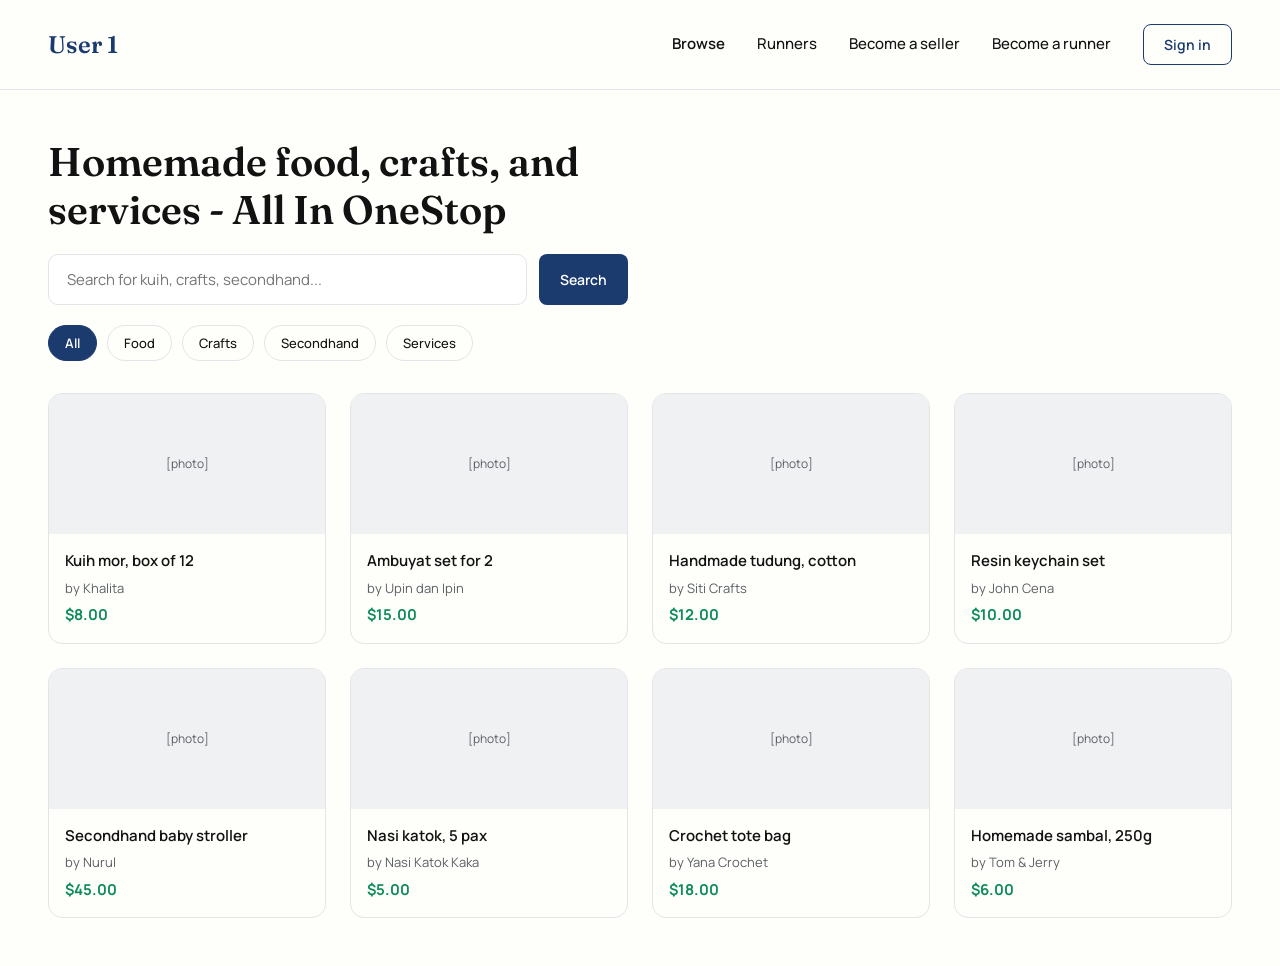
==== index.html @ 10206c54 "initial commit" ====
<!doctype html>
<html lang="en">
<head>
<meta charset="utf-8">
<meta name="viewport" content="width=device-width, initial-scale=1">
<title>User 1 — Browse</title>
<link rel="stylesheet" href="https://fonts.googleapis.com/css2?family=Fraunces:wght@500;600&family=Manrope:wght@400;500;600;700&display=swap">
<link rel="stylesheet" href="css/styles.css">
</head>
<body>

<header class="site-header">
  <span class="logo">User 1</span>
  <nav class="site-nav">
    <a href="index.html" class="active">Browse</a>
    <a href="runners.html">Runners</a>
    <a href="#">Become a seller</a>
    <a href="#">Become a runner</a>
    <button class="btn btn-outline">Sign in</button>
  </nav>
</header>

<section class="hero">
  <h1>Homemade food, crafts, and services - All In OneStop</h1>
  <form class="search-bar" onsubmit="return false;">
    <label for="search" class="sr-only">Search listings</label>
    <input id="search" type="text" placeholder="Search for kuih, crafts, secondhand...">
    <button type="submit" class="btn btn-primary">Search</button>
  </form>
  <div class="chips">
    <button class="chip active">All</button>
    <button class="chip">Food</button>
    <button class="chip">Crafts</button>
    <button class="chip">Secondhand</button>
    <button class="chip">Services</button>
  </div>
</section>

<section class="listing-grid">

  <a class="card" href="listing.html" data-category="food">
    <div class="card-image">[photo]</div>
    <div class="card-body">
      <span class="card-title">Kuih mor, box of 12</span>
      <span class="card-seller">by Khalita</span>
      <span class="card-price">$8.00</span>
    </div>
  </a>

  <a class="card" href="listing.html" data-category="food">
    <div class="card-image">[photo]</div>
    <div class="card-body">
      <span class="card-title">Ambuyat set for 2</span>
      <span class="card-seller">by Upin dan Ipin</span>
      <span class="card-price">$15.00</span>
    </div>
  </a>

  <a class="card" href="listing.html" data-category="crafts">
    <div class="card-image">[photo]</div>
    <div class="card-body">
      <span class="card-title">Handmade tudung, cotton</span>
      <span class="card-seller">by Siti Crafts</span>
      <span class="card-price">$12.00</span>
    </div>
  </a>

  <a class="card" href="listing.html" data-category="crafts">
    <div class="card-image">[photo]</div>
    <div class="card-body">
      <span class="card-title">Resin keychain set</span>
      <span class="card-seller">by John Cena</span>
      <span class="card-price">$10.00</span>
    </div>
  </a>

  <a class="card" href="listing.html" data-category="secondhand">
    <div class="card-image">[photo]</div>
    <div class="card-body">
      <span class="card-title">Secondhand baby stroller</span>
      <span class="card-seller">by Nurul</span>
      <span class="card-price">$45.00</span>
    </div>
  </a>

  <a class="card" href="listing.html" data-category="food">
    <div class="card-image">[photo]</div>
    <div class="card-body">
      <span class="card-title">Nasi katok, 5 pax</span>
      <span class="card-seller">by Nasi Katok Kaka</span>
      <span class="card-price">$5.00</span>
    </div>
  </a>

  <a class="card" href="listing.html" data-category="crafts">
    <div class="card-image">[photo]</div>
    <div class="card-body">
      <span class="card-title">Crochet tote bag</span>
      <span class="card-seller">by Yana Crochet</span>
      <span class="card-price">$18.00</span>
    </div>
  </a>

  <a class="card" href="listing.html" data-category="food">
    <div class="card-image">[photo]</div>
    <div class="card-body">
      <span class="card-title">Homemade sambal, 250g</span>
      <span class="card-seller">by Tom & Jerry</span>
      <span class="card-price">$6.00</span>
    </div>
  </a>

</section>

<script src="js/script.js"></script>
</body>
</html>
---- css/styles.css ----
/* Marketplace prototype — shared styles */

:root {
  --bg: #FEFEFA;
  --surface: #FEFEFA;
  --text: #121212;
  --text-secondary: #5B5F66;
  --accent: #1B3B6F;
  --accent-dark: #12284D;
  --border: #E2E4E8;
  --muted-bg: #F0F1F3;
  --success: #0E8C5B;
  --offline: #9AA0A6;
  --font-display: 'Fraunces', Georgia, serif;
  --font-body: 'Manrope', -apple-system, sans-serif;
}

* {
  box-sizing: border-box;
}

body {
  margin: 0;
  font-family: var(--font-body);
  background: var(--bg);
  color: var(--text);
  line-height: 1.5;
}

a {
  text-decoration: none;
  color: inherit;
}

.wrap {
  max-width: 1280px;
  margin: 0 auto;
}

/* Header */

.site-header {
  display: flex;
  align-items: center;
  justify-content: space-between;
  padding: 24px 48px;
  border-bottom: 1px solid var(--border);
}

.logo {
  font-family: var(--font-display);
  font-size: 24px;
  font-weight: 600;
  color: var(--accent);
}

.site-nav {
  display: flex;
  align-items: center;
  gap: 32px;
}

.site-nav a {
  font-size: 15px;
  font-weight: 500;
}

.site-nav a.active {
  font-weight: 600;
}

/* Buttons */

.btn {
  font-family: inherit;
  font-size: 14px;
  font-weight: 600;
  border-radius: 8px;
  padding: 10px 20px;
  cursor: pointer;
  border: 1px solid transparent;
  display: inline-flex;
  align-items: center;
  justify-content: center;
}

.btn-outline {
  background: transparent;
  border-color: var(--accent);
  color: var(--accent);
}

.btn-outline:hover {
  background: var(--muted-bg);
}

.btn-primary {
  background: var(--accent);
  color: #FFFFFF;
}

.btn-primary:hover {
  background: var(--accent-dark);
}

.btn-full {
  width: 100%;
  padding: 12px;
}

/* Hero / search */

.hero {
  padding: 48px 48px 32px;
  display: flex;
  flex-direction: column;
  gap: 20px;
}

.hero h1 {
  font-family: var(--font-display);
  font-size: 40px;
  font-weight: 600;
  margin: 0;
  max-width: 660px;
  line-height: 1.2;
}

.search-bar {
  display: flex;
  gap: 12px;
  max-width: 580px;
}

.search-bar input {
  flex: 1;
  padding: 14px 18px;
  border-radius: 10px;
  border: 1px solid var(--border);
  font-size: 15px;
  font-family: inherit;
}

.sr-only {
  position: absolute;
  width: 1px;
  height: 1px;
  overflow: hidden;
}

/* Chips */

.chips {
  display: flex;
  gap: 10px;
  flex-wrap: wrap;
}

.chip {
  font-family: inherit;
  padding: 8px 16px;
  border-radius: 999px;
  border: 1px solid var(--border);
  background: var(--surface);
  color: var(--text);
  font-size: 13px;
  font-weight: 500;
  cursor: pointer;
}

.chip.active {
  border-color: var(--accent);
  background: var(--accent);
  color: #FFFFFF;
  font-weight: 600;
}

/* Listing grid / cards */

.listing-grid {
  padding: 0 48px 48px;
  display: grid;
  grid-template-columns: repeat(auto-fill, minmax(260px, 1fr));
  gap: 24px;
}

.card {
  display: flex;
  flex-direction: column;
  background: var(--surface);
  border: 1px solid var(--border);
  border-radius: 14px;
  overflow: hidden;
}

.card-image {
  height: 140px;
  background: var(--muted-bg);
  display: flex;
  align-items: center;
  justify-content: center;
  color: var(--text-secondary);
  font-size: 12px;
}

.card-body {
  padding: 16px;
  display: flex;
  flex-direction: column;
  gap: 6px;
}

.card-title {
  font-size: 15px;
  font-weight: 600;
}

.card-seller {
  font-size: 13px;
  color: var(--text-secondary);
}

.card-price {
  font-size: 15px;
  font-weight: 700;
  color: var(--success);
}

/* Listing detail */

.back-link {
  padding: 20px 48px 0;
  font-size: 14px;
  color: var(--text-secondary);
  display: block;
}

.listing-layout {
  padding: 24px 48px 48px;
  display: flex;
  gap: 40px;
  flex-wrap: wrap;
}

.listing-main {
  flex: 1 1 480px;
  display: flex;
  flex-direction: column;
  gap: 18px;
}

.listing-image {
  height: 360px;
  background: var(--muted-bg);
  border-radius: 16px;
  display: flex;
  align-items: center;
  justify-content: center;
  color: var(--text-secondary);
  font-size: 13px;
}

.listing-title {
  font-family: var(--font-display);
  font-size: 32px;
  font-weight: 600;
  margin: 0;
}

.listing-price {
  font-size: 24px;
  font-weight: 700;
  color: var(--success);
}

.listing-description {
  font-size: 15px;
  color: #4A453C;
  line-height: 1.6;
  max-width: 560px;
  margin: 0;
}

.listing-meta {
  font-size: 13px;
  color: var(--text-secondary);
}

.sidebar {
  width: 360px;
  flex-shrink: 0;
  display: flex;
  flex-direction: column;
  gap: 20px;
}

.panel {
  border: 1px solid var(--border);
  border-radius: 14px;
  padding: 20px;
  background: var(--surface);
  display: flex;
  flex-direction: column;
  gap: 10px;
}

.panel-label {
  font-size: 13px;
  color: var(--text-secondary);
}

.seller-name {
  font-size: 17px;
  font-weight: 600;
}

.rating {
  font-size: 13px;
  color: var(--text-secondary);
}

.panel-link {
  font-size: 13px;
  font-weight: 600;
  color: var(--accent);
}

.panel-title {
  font-size: 15px;
  font-weight: 600;
}

.panel-note {
  font-size: 12px;
  color: var(--text-secondary);
  line-height: 1.5;
  margin: 0;
}

/* Runner directory */

.page-heading {
  padding: 32px 48px 0;
  display: flex;
  flex-direction: column;
  gap: 8px;
}

.page-heading h1 {
  font-family: var(--font-display);
  font-size: 32px;
  font-weight: 600;
  margin: 0;
}

.page-heading p {
  font-size: 14px;
  color: var(--text-secondary);
  margin: 0;
  max-width: 560px;
}

.filter-row {
  padding: 20px 48px 0;
  display: flex;
  gap: 10px;
}

.runner-grid {
  padding: 24px 48px 48px;
  display: grid;
  grid-template-columns: repeat(auto-fill, minmax(280px, 1fr));
  gap: 24px;
}

.runner-card {
  border: 1px solid var(--border);
  border-radius: 14px;
  padding: 20px;
  background: var(--surface);
  display: flex;
  flex-direction: column;
  gap: 10px;
}

.runner-top {
  display: flex;
  align-items: center;
  gap: 12px;
}

.runner-avatar {
  width: 48px;
  height: 48px;
  border-radius: 50%;
  background: var(--muted-bg);
  display: flex;
  align-items: center;
  justify-content: center;
  font-size: 13px;
  color: var(--text-secondary);
  flex-shrink: 0;
}

.runner-name {
  font-size: 15px;
  font-weight: 600;
}

.runner-rating {
  font-size: 12px;
  color: var(--text-secondary);
}

.status {
  display: inline-flex;
  align-items: center;
  gap: 6px;
  font-size: 12px;
  font-weight: 600;
}

.status.active {
  color: var(--success);
}

.status.offline {
  color: var(--text-secondary);
}

.status-dot {
  width: 8px;
  height: 8px;
  border-radius: 50%;
  display: inline-block;
}

.status.active .status-dot {
  background: var(--success);
}

.status.offline .status-dot {
  background: var(--offline);
}

.runner-coverage {
  font-size: 13px;
  color: #4A453C;
}

.runner-actions {
  display: flex;
  gap: 8px;
  margin-top: auto;
}

.runner-actions .btn {
  flex: 1;
  padding: 10px;
  font-size: 13px;
}

/* Prototype interactivity */

.empty-state {
  grid-column: 1 / -1;
  color: var(--text-secondary);
  font-size: 14px;
  padding: 24px 4px;
}

.confirm-note {
  font-size: 12px;
  color: var(--success);
  font-weight: 600;
  margin: 0;
  display: none;
}

.confirm-note.visible {
  display: block;
}
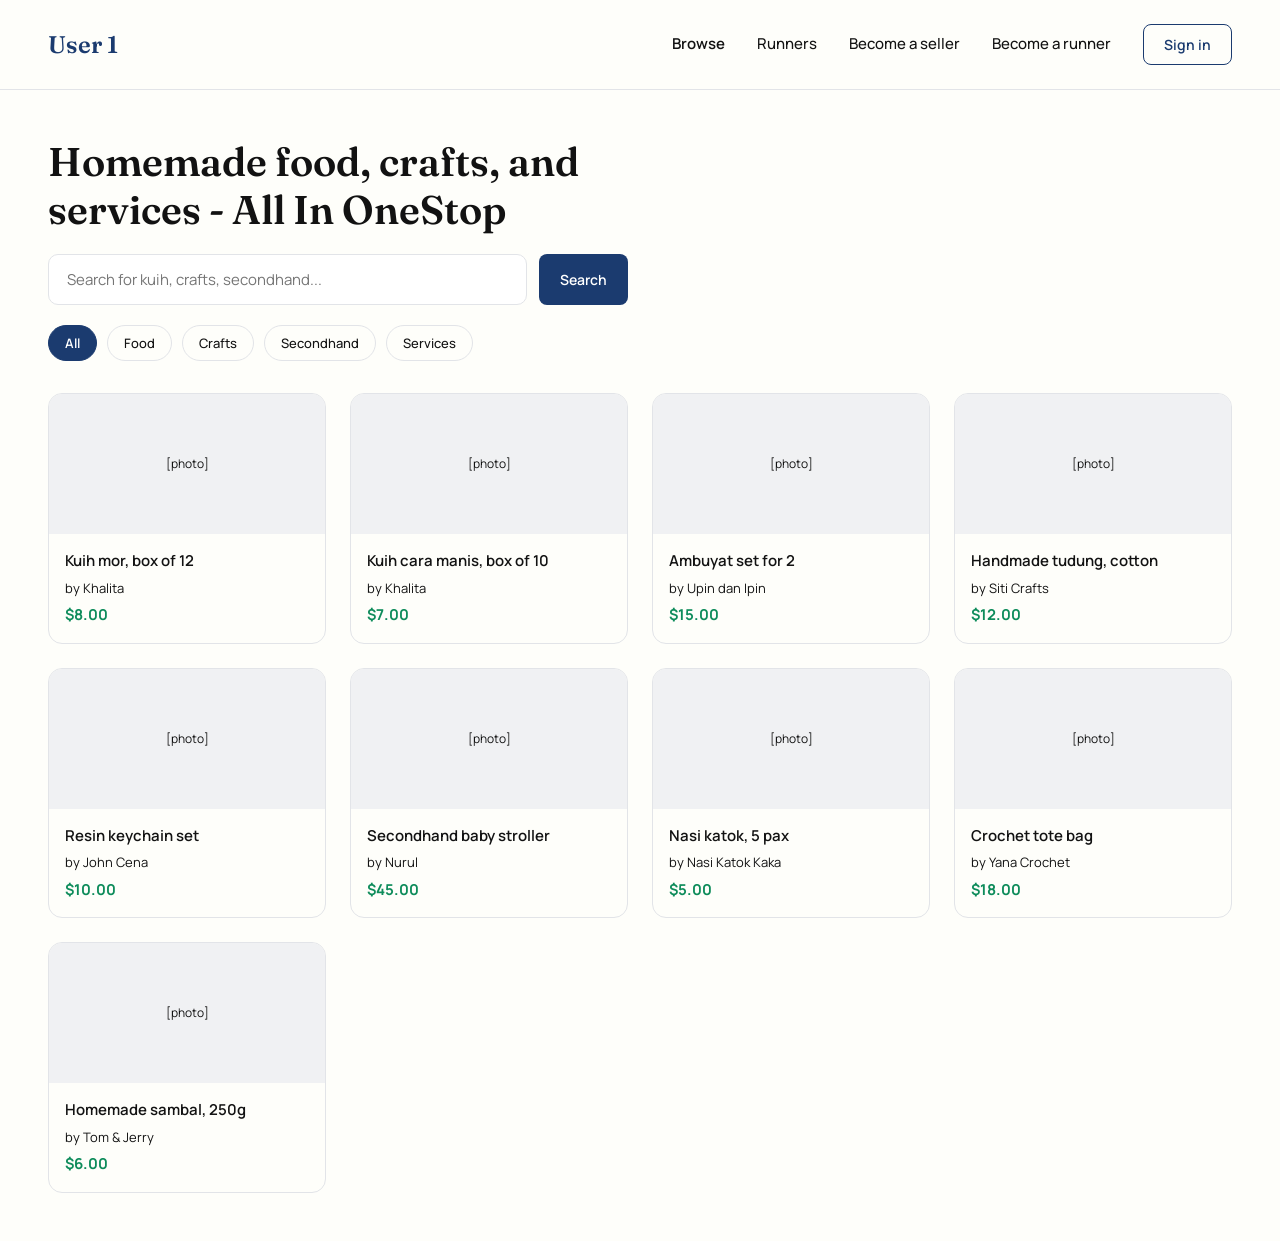
==== commit 4b0c60e7: "dynamic template per page to make it better for full prototype" ====
--- a/index.html
+++ b/index.html
@@ -36,82 +36,11 @@
   </div>
 </section>
 
-<section class="listing-grid">
-
-  <a class="card" href="listing.html" data-category="food">
-    <div class="card-image">[photo]</div>
-    <div class="card-body">
-      <span class="card-title">Kuih mor, box of 12</span>
-      <span class="card-seller">by Khalita</span>
-      <span class="card-price">$8.00</span>
-    </div>
-  </a>
-
-  <a class="card" href="listing.html" data-category="food">
-    <div class="card-image">[photo]</div>
-    <div class="card-body">
-      <span class="card-title">Ambuyat set for 2</span>
-      <span class="card-seller">by Upin dan Ipin</span>
-      <span class="card-price">$15.00</span>
-    </div>
-  </a>
-
-  <a class="card" href="listing.html" data-category="crafts">
-    <div class="card-image">[photo]</div>
-    <div class="card-body">
-      <span class="card-title">Handmade tudung, cotton</span>
-      <span class="card-seller">by Siti Crafts</span>
-      <span class="card-price">$12.00</span>
-    </div>
-  </a>
-
-  <a class="card" href="listing.html" data-category="crafts">
-    <div class="card-image">[photo]</div>
-    <div class="card-body">
-      <span class="card-title">Resin keychain set</span>
-      <span class="card-seller">by John Cena</span>
-      <span class="card-price">$10.00</span>
-    </div>
-  </a>
-
-  <a class="card" href="listing.html" data-category="secondhand">
-    <div class="card-image">[photo]</div>
-    <div class="card-body">
-      <span class="card-title">Secondhand baby stroller</span>
-      <span class="card-seller">by Nurul</span>
-      <span class="card-price">$45.00</span>
-    </div>
-  </a>
-
-  <a class="card" href="listing.html" data-category="food">
-    <div class="card-image">[photo]</div>
-    <div class="card-body">
-      <span class="card-title">Nasi katok, 5 pax</span>
-      <span class="card-seller">by Nasi Katok Kaka</span>
-      <span class="card-price">$5.00</span>
-    </div>
-  </a>
-
-  <a class="card" href="listing.html" data-category="crafts">
-    <div class="card-image">[photo]</div>
-    <div class="card-body">
-      <span class="card-title">Crochet tote bag</span>
-      <span class="card-seller">by Yana Crochet</span>
-      <span class="card-price">$18.00</span>
-    </div>
-  </a>
-
-  <a class="card" href="listing.html" data-category="food">
-    <div class="card-image">[photo]</div>
-    <div class="card-body">
-      <span class="card-title">Homemade sambal, 250g</span>
-      <span class="card-seller">by Tom & Jerry</span>
-      <span class="card-price">$6.00</span>
-    </div>
-  </a>
-
+<section class="listing-grid" id="listing-grid">
+  <!-- Cards are rendered here at runtime from js/data.js via js/script.js -->
 </section>
 
+<script src="js/data.js"></script>
 <script src="js/script.js"></script>
 </body>
 </html>
--- a/css/styles.css
+++ b/css/styles.css
@@ -193,6 +193,11 @@
   overflow: hidden;
 }
 
+.card a {
+  color: inherit;
+  text-decoration: none;
+}
+
 .card-image {
   height: 140px;
   background: var(--muted-bg);
@@ -479,4 +484,32 @@
 
 .confirm-note.visible {
   display: block;
+}
+
+
+.seller-header {
+  padding: 32px 48px 24px;
+  display: flex;
+  align-items: center;
+  gap: 24px;
+}
+
+.seller-avatar {
+  width: 96px;
+  height: 96px;
+  border-radius: 50%;
+  background: var(--muted-bg);
+  display: flex;
+  align-items: center;
+  justify-content: center;
+  font-size: 24px;
+  font-weight: 600;
+  color: var(--text-secondary);
+  flex-shrink: 0;
+}
+
+.seller-info {
+  display: flex;
+  flex-direction: column;
+  gap: 8px;
 }
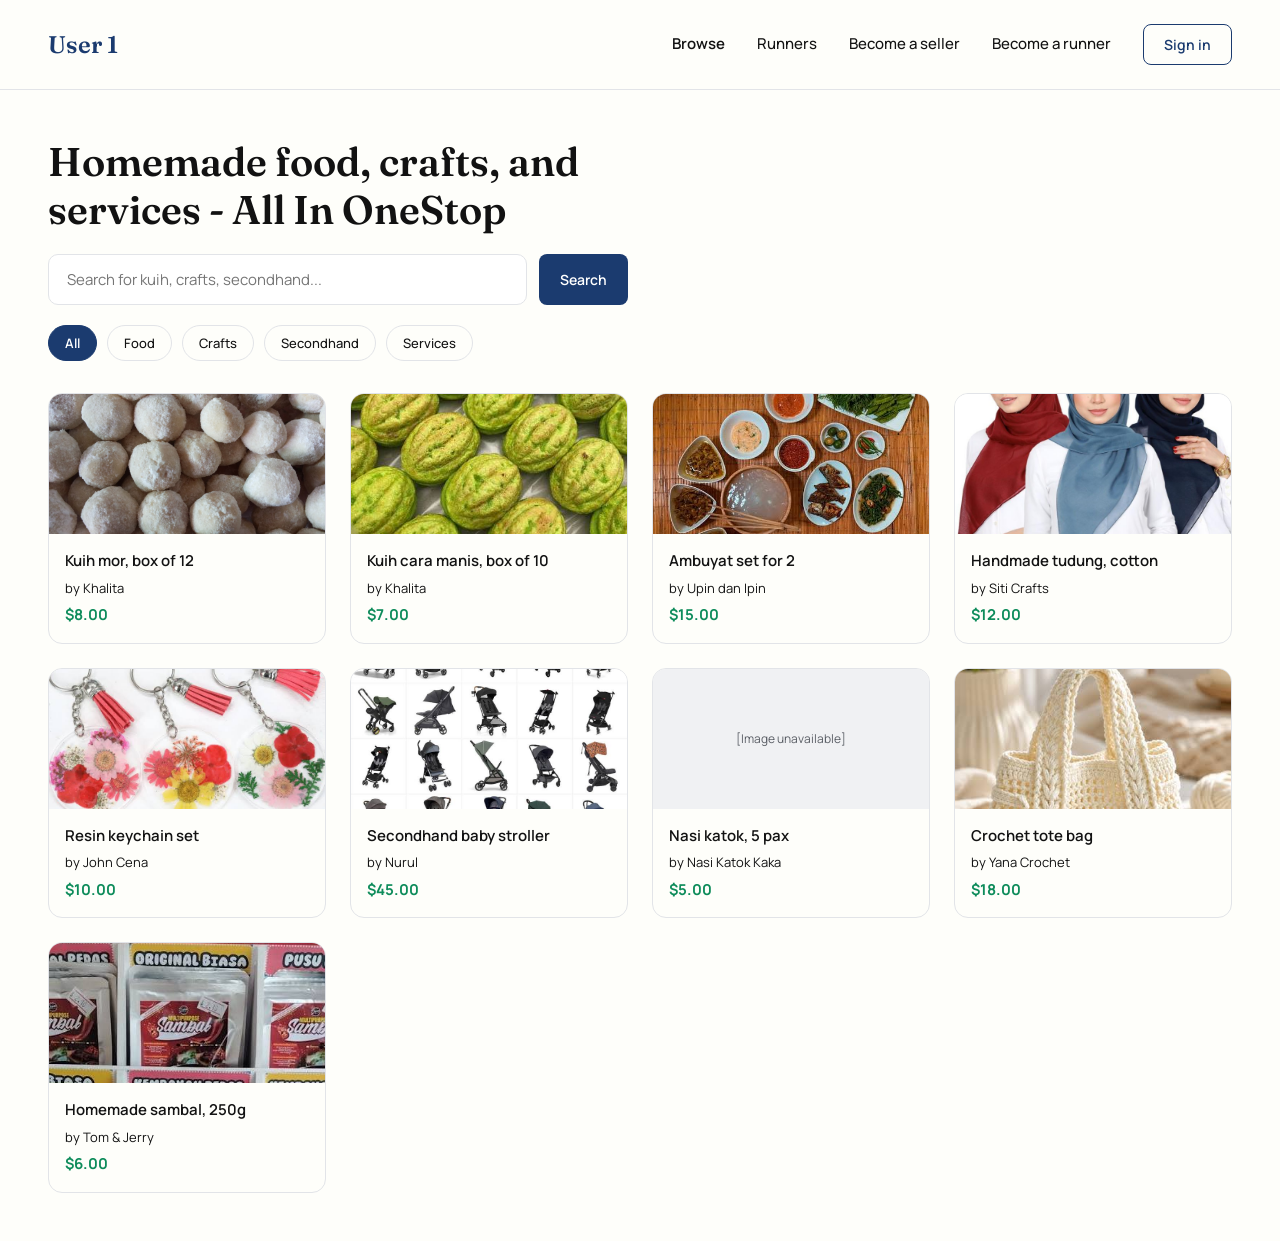
==== commit 31f87793: "seller and runner application" ====
--- a/index.html
+++ b/index.html
@@ -14,8 +14,8 @@
   <nav class="site-nav">
     <a href="index.html" class="active">Browse</a>
     <a href="runners.html">Runners</a>
-    <a href="#">Become a seller</a>
-    <a href="#">Become a runner</a>
+    <a href="apply.html?role=seller">Become a seller</a>
+    <a href="apply.html?role=runner">Become a runner</a>
     <button class="btn btn-outline">Sign in</button>
   </nav>
 </header>
--- a/css/styles.css
+++ b/css/styles.css
@@ -206,6 +206,14 @@
   justify-content: center;
   color: var(--text-secondary);
   font-size: 12px;
+  overflow: hidden;
+}
+
+.card-image img {
+  width: 100%;
+  height: 100%;
+  object-fit: cover;
+  display: block;
 }
 
 .card-body {
@@ -263,6 +271,19 @@
   justify-content: center;
   color: var(--text-secondary);
   font-size: 13px;
+  overflow: hidden;
+}
+
+.listing-image img {
+  width: 100%;
+  height: 100%;
+  object-fit: cover;
+  display: block;
+}
+
+.image-fallback-text {
+  color: var(--text-secondary);
+  font-size: 12px;
 }
 
 .listing-title {
@@ -486,6 +507,51 @@
   display: block;
 }
 
+.apply-form {
+  padding: 24px 48px 48px;
+  display: flex;
+  flex-direction: column;
+  gap: 20px;
+  max-width: 640px;
+}
+
+.role-toggle {
+  display: flex;
+  gap: 24px;
+  font-size: 14px;
+}
+
+.form-label {
+  font-size: 13px;
+  font-weight: 600;
+  color: var(--text-secondary);
+  margin-top: 12px;
+  display: block;
+}
+
+.form-input {
+  width: 100%;
+  padding: 10px 14px;
+  border-radius: 8px;
+  border: 1px solid var(--border);
+  font-size: 14px;
+  font-family: inherit;
+  margin-top: 6px;
+  box-sizing: border-box;
+}
+
+.checkbox-label {
+  display: flex;
+  align-items: center;
+  gap: 8px;
+  font-size: 14px;
+  margin-top: 12px;
+}
+
+.confirmation-panel {
+  margin: 24px 48px 48px;
+  max-width: 640px;
+}
 
 .seller-header {
   padding: 32px 48px 24px;
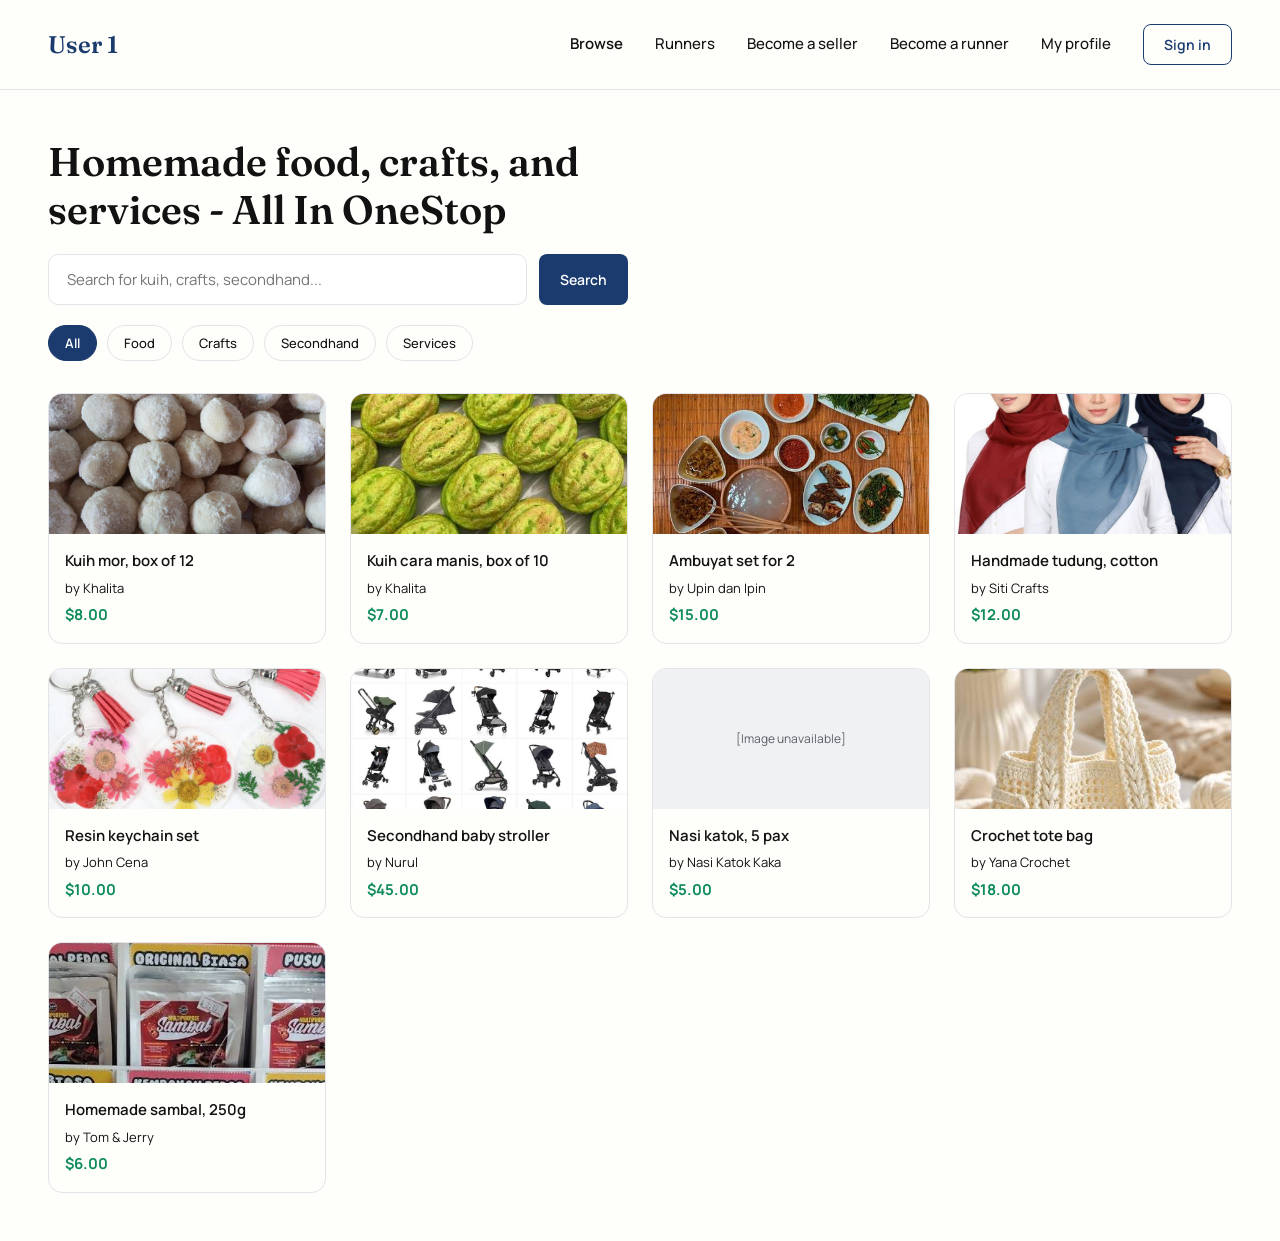
==== commit f746b3a1: "user own's profile page (buyer)" ====
--- a/index.html
+++ b/index.html
@@ -16,6 +16,7 @@
     <a href="runners.html">Runners</a>
     <a href="apply.html?role=seller">Become a seller</a>
     <a href="apply.html?role=runner">Become a runner</a>
+    <a href="profile.html">My profile</a>
     <button class="btn btn-outline">Sign in</button>
   </nav>
 </header>
--- a/css/styles.css
+++ b/css/styles.css
@@ -553,6 +553,43 @@
   max-width: 640px;
 }
 
+.applications-list {
+  padding: 0 48px 48px;
+  display: flex;
+  flex-direction: column;
+  gap: 12px;
+}
+
+.application-row {
+  border: 1px solid var(--border);
+  border-radius: 12px;
+  padding: 16px 20px;
+  background: var(--surface);
+  display: flex;
+  align-items: center;
+  justify-content: space-between;
+  gap: 16px;
+}
+
+.application-name {
+  font-size: 14px;
+  font-weight: 600;
+}
+
+.application-meta {
+  font-size: 13px;
+  color: var(--text-secondary);
+  margin-top: 2px;
+}
+
+.status.pending {
+  color: var(--accent);
+}
+
+.status.pending .status-dot {
+  background: var(--accent);
+}
+
 .seller-header {
   padding: 32px 48px 24px;
   display: flex;
